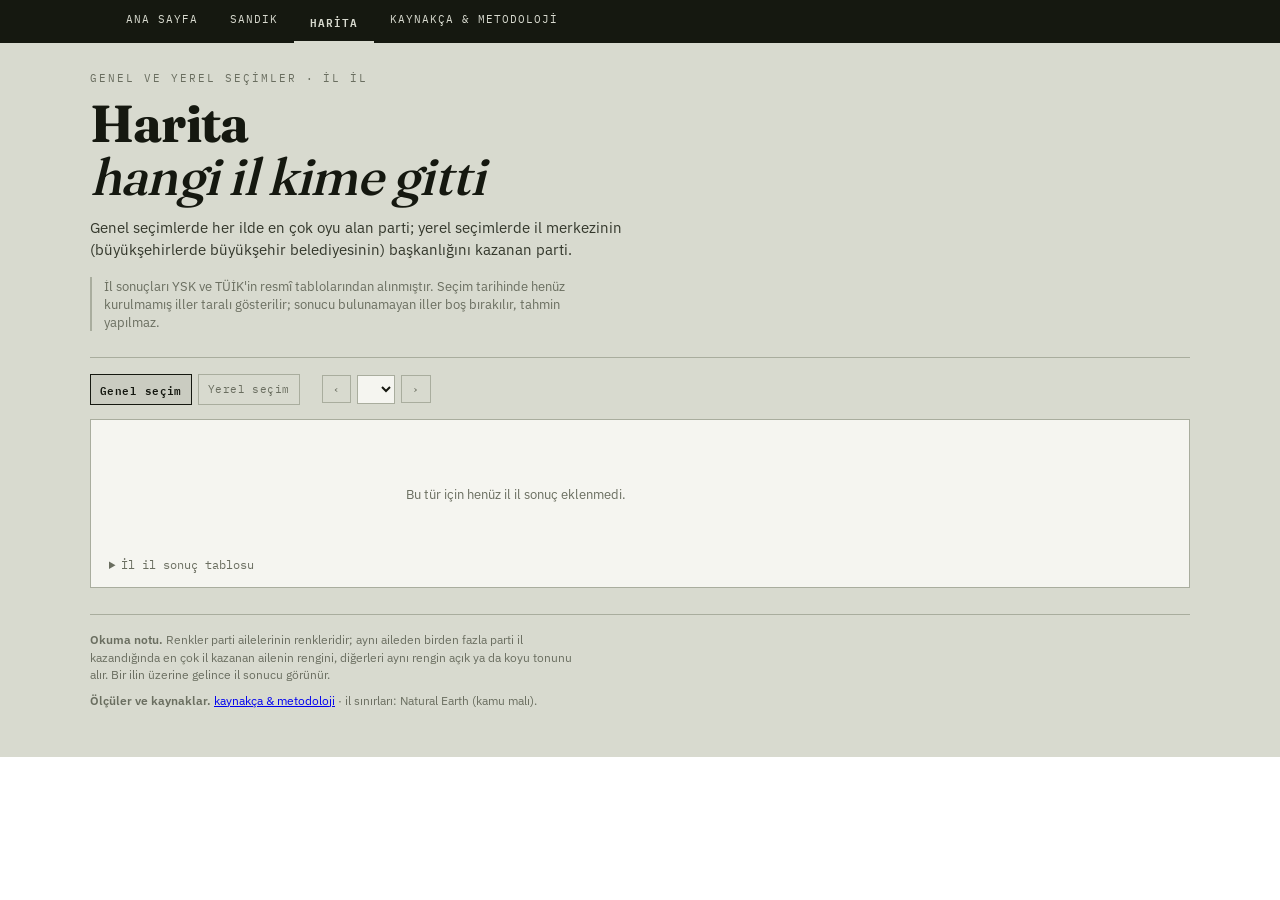
==== harita.html @ 8e88c3e7 "Harita altyapısı: il sınırları, harita sayfası ve pencerede küçük harita - veri/iller.js: 81 ilin sa" ====
<!DOCTYPE html>
<html lang="tr">
<meta charset="utf-8">
<title>Harita — Türkiye Siyasi Partileri Soyağacı</title>
<meta name="viewport" content="width=device-width, initial-scale=1">
<meta name="description" content="Genel ve yerel seçimlerde hangi partinin hangi ilde birinci çıktığı, Türkiye haritası üzerinde.">
<meta property="og:type" content="website">
<meta property="og:title" content="Harita — Türkiye Siyasi Partileri Soyağacı">
<meta property="og:description" content="Seçimlerde il il kazanan partiler, Türkiye haritası üzerinde.">
<meta property="og:locale" content="tr_TR">
<link rel="stylesheet" href="ortak.css">
<link rel="stylesheet" href="harita.css">

<nav class="ustmenu">
  <div class="ustmenu-ic">
    <a href="index.html" class="ustmenu-link">Ana sayfa</a>
    <a href="sandik.html" class="ustmenu-link">Sandık</a>
    <a href="harita.html" class="ustmenu-link aktif">Harita</a>
    <a href="kaynakca.html" class="ustmenu-link">Kaynakça &amp; metodoloji</a>
  </div>
</nav>
<div class="wrap">
  <header>
    <div class="eyebrow">genel ve yerel seçimler · il il</div>
    <h1>Harita<br><em>hangi il kime gitti</em></h1>
    <p class="lede">Genel seçimlerde her ilde en çok oyu alan parti; yerel seçimlerde il merkezinin (büyükşehirlerde
      büyükşehir belediyesinin) başkanlığını kazanan parti.</p>
    <p class="disclaimer">İl sonuçları YSK ve TÜİK'in resmî tablolarından alınmıştır. Seçim tarihinde henüz
      kurulmamış iller taralı gösterilir; sonucu bulunamayan iller boş bırakılır, tahmin yapılmaz.</p>
  </header>

  <div class="araclar h-araclar">
    <div class="turlar" role="group" aria-label="Seçim türü">
      <button type="button" class="tur-dugme" data-tur="genel" aria-pressed="true">Genel seçim</button>
      <button type="button" class="tur-dugme" data-tur="yerel" aria-pressed="false">Yerel seçim</button>
    </div>
    <div class="h-secim">
      <button type="button" class="temizle-buton" id="hOnceki" aria-label="Önceki seçim">‹</button>
      <label class="gizli" for="hSecim">Seçim</label>
      <select id="hSecim"></select>
      <button type="button" class="temizle-buton" id="hSonraki" aria-label="Sonraki seçim">›</button>
    </div>
  </div>

  <section class="h-sahne" aria-live="polite">
    <div class="h-baslik" id="hBaslik"></div>
    <div class="h-duzen">
      <div class="h-cizim" id="hCizim"></div>
      <div class="h-yan" id="hYan"></div>
    </div>
    <details class="h-ayrinti">
      <summary>İl il sonuç tablosu</summary>
      <div id="hTablo"></div>
    </details>
  </section>

  <footer>
    <p><b>Okuma notu.</b> Renkler parti ailelerinin renkleridir; aynı aileden birden fazla parti il
      kazandığında en çok il kazanan ailenin rengini, diğerleri aynı rengin açık ya da koyu tonunu alır.
      Bir ilin üzerine gelince il sonucu görünür.</p>
    <p><b>Ölçüler ve kaynaklar.</b> <a href="kaynakca.html#harita">kaynakça &amp; metodoloji</a> ·
      il sınırları: Natural Earth (kamu malı).</p>
  </footer>
</div>

<script src="veri/partiler.js"></script>
<script src="veri/sandik.js"></script>
<script src="veri/iller.js"></script>
<script src="veri/il-sonuclari.js"></script>
<script src="ortak.js"></script>
<script src="sandik-mantik.js"></script>
<script src="harita-mantik.js"></script>
<script src="harita-sayfa.js"></script>
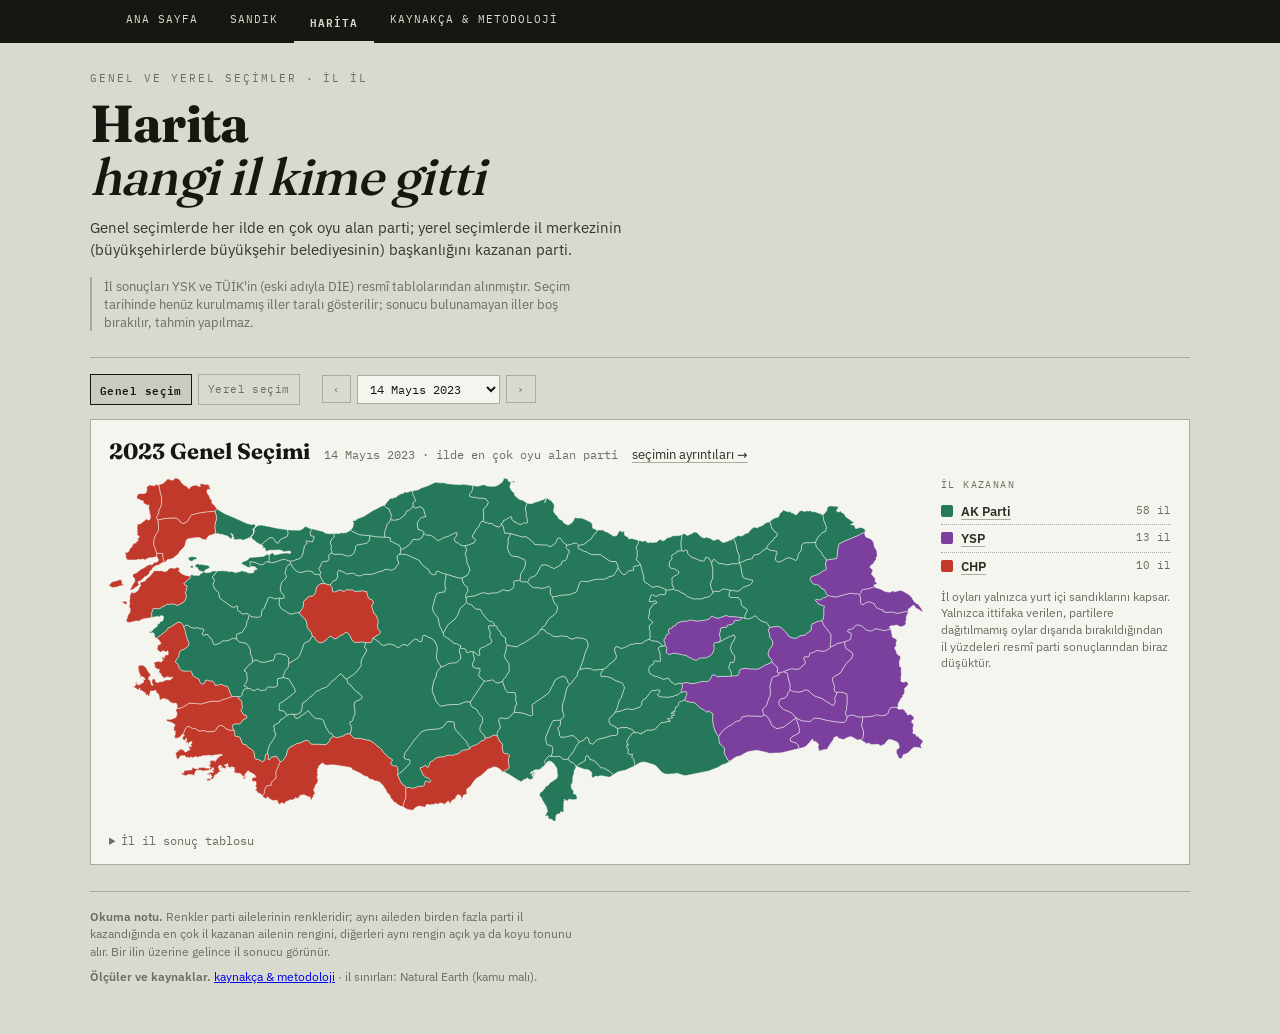
==== commit da0e2515: "Harita: 1984 yerel haritası (DİE Tablo 2–3); kaynakça güncellendi Co-Authored-By: Claude Opus 5.5 <n" ====
--- a/harita.html
+++ b/harita.html
@@ -25,7 +25,7 @@
     <h1>Harita<br><em>hangi il kime gitti</em></h1>
     <p class="lede">Genel seçimlerde her ilde en çok oyu alan parti; yerel seçimlerde il merkezinin (büyükşehirlerde
       büyükşehir belediyesinin) başkanlığını kazanan parti.</p>
-    <p class="disclaimer">İl sonuçları YSK ve TÜİK'in resmî tablolarından alınmıştır. Seçim tarihinde henüz
+    <p class="disclaimer">İl sonuçları YSK ve TÜİK'in (eski adıyla DİE) resmî tablolarından alınmıştır. Seçim tarihinde henüz
       kurulmamış iller taralı gösterilir; sonucu bulunamayan iller boş bırakılır, tahmin yapılmaz.</p>
   </header>
 
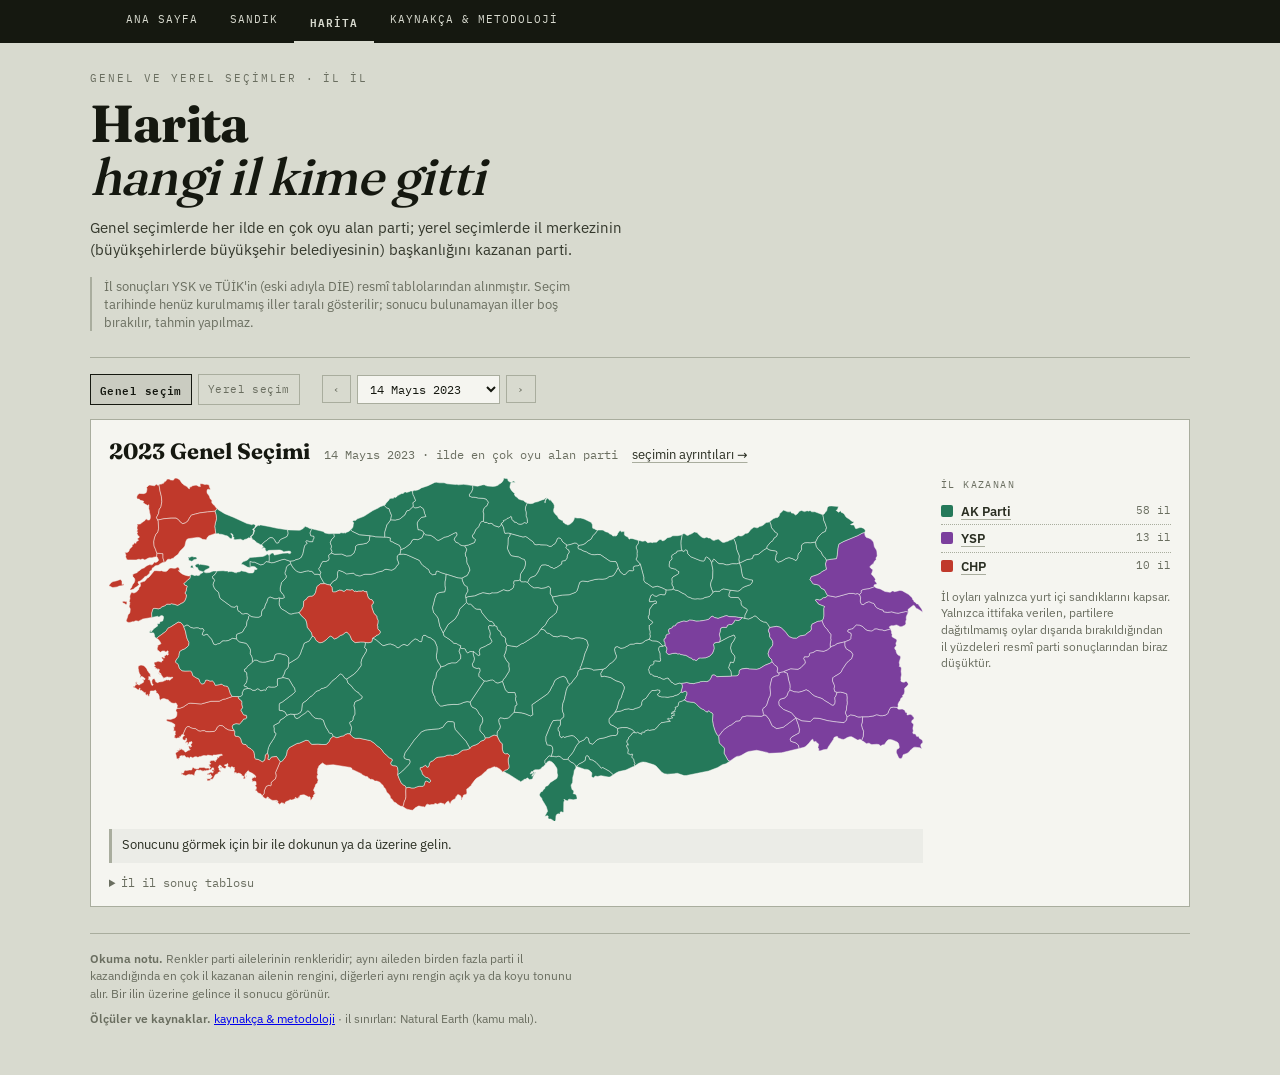
==== commit 2c7d43b1: "Telefon görünümü: haritada dokunulan ilin bilgisi, okunur yazı boyutları, parmağa uygun düğmeler, te" ====
--- a/harita.html
+++ b/harita.html
@@ -16,7 +16,7 @@
     <a href="index.html" class="ustmenu-link">Ana sayfa</a>
     <a href="sandik.html" class="ustmenu-link">Sandık</a>
     <a href="harita.html" class="ustmenu-link aktif">Harita</a>
-    <a href="kaynakca.html" class="ustmenu-link">Kaynakça &amp; metodoloji</a>
+    <a href="kaynakca.html" class="ustmenu-link">Kaynakça<span class="uzun"> &amp; metodoloji</span></a>
   </div>
 </nav>
 <div class="wrap">
@@ -45,7 +45,8 @@
   <section class="h-sahne" aria-live="polite">
     <div class="h-baslik" id="hBaslik"></div>
     <div class="h-duzen">
-      <div class="h-cizim" id="hCizim"></div>
+      <div><div class="h-cizim" id="hCizim"></div>
+        <div class="h-secili" id="hSecili"></div></div>
       <div class="h-yan" id="hYan"></div>
     </div>
     <details class="h-ayrinti">
--- a/ortak.css
+++ b/ortak.css
@@ -243,5 +243,13 @@
 
     .araclar{gap:12px}
     .yil-filtre{width:100%}
-    .yil-filtre input[type=range]{flex:1}
-  }
+    .yil-filtre input[type=range]{flex:1;height:32px}
+  }
+  /* Telefon: küçük yazılar okunur boyuta, dokunma alanları parmağa uygun */
+  @media (max-width:560px){
+    .ustmenu-link .uzun{display:none}
+    .ustmenu-ic{padding:0 6px;flex-wrap:nowrap;justify-content:space-between}
+    .ustmenu-link{padding:14px 8px 12px;letter-spacing:.06em}
+    .rozet{font-size:10.5px;padding:2px 6px}
+    .p-git{padding:3px 0}
+  }
--- a/harita.css
+++ b/harita.css
@@ -3,8 +3,10 @@
 .h-harita{display:block;width:100%;height:auto}
 .h-harita .h-il{stroke:#F5F5F0;stroke-width:.6;stroke-linejoin:round;transition:opacity .15s}
 .h-harita .h-bilinmiyor{stroke:var(--cizgi)}
-.h-harita:hover .h-il{opacity:.55}
-.h-harita .h-il:hover{opacity:1;stroke:var(--murekkep);stroke-width:1.2}
+@media (hover:hover){
+  .h-harita:hover .h-il{opacity:.55}
+  .h-harita .h-il:hover{opacity:1;stroke:var(--murekkep);stroke-width:1.2}
+}
 .h-lejant{list-style:none;margin:0;padding:0;font-size:12.5px;color:#2A2E22}
 .h-lejant li{display:flex;align-items:center;gap:8px;padding:4px 0;border-bottom:1px dotted var(--cizgi)}
 .h-lejant li:last-child{border-bottom:none}
@@ -39,6 +41,21 @@
 .h-tablo th,.h-tablo td{text-align:left;padding:4px 6px;border-bottom:1px dotted var(--cizgi);font-weight:400}
 .h-tablo thead th{font-family:"IBM Plex Mono",monospace;font-size:10px;letter-spacing:.1em;text-transform:uppercase;color:var(--soluk)}
 .h-tablo tbody th{font-weight:600}
+.h-secili{min-height:2.6em;margin-top:8px;padding:7px 10px;font-size:13px;line-height:1.4;color:#2A2E22;
+  background:rgba(21,24,16,.04);border-left:3px solid var(--cizgi)}
+.h-secili:empty{display:none}
+.h-harita .h-il.h-secik{stroke:var(--murekkep);stroke-width:1.6;opacity:1}
+.h-harita .h-il{cursor:pointer}
+@media (max-width:560px){
+  .tur-dugme{min-height:38px;padding-left:12px;padding-right:12px}
+  .h-secim select{min-height:38px}
+  .h-secim button{min-width:38px;min-height:38px}
+  .h-yan .p-etiket,.h-tablo thead th{font-size:11px}
+  .h-lejant li{padding:7px 0}
+  .h-ayrinti{overflow-x:auto}
+  .h-tablo{font-size:12px}
+  .h-tablo th,.h-tablo td{padding-left:4px;padding-right:4px}
+}
 @media (max-width:760px){
   .h-duzen{grid-template-columns:1fr}
   .h-sahne{padding:12px 10px}
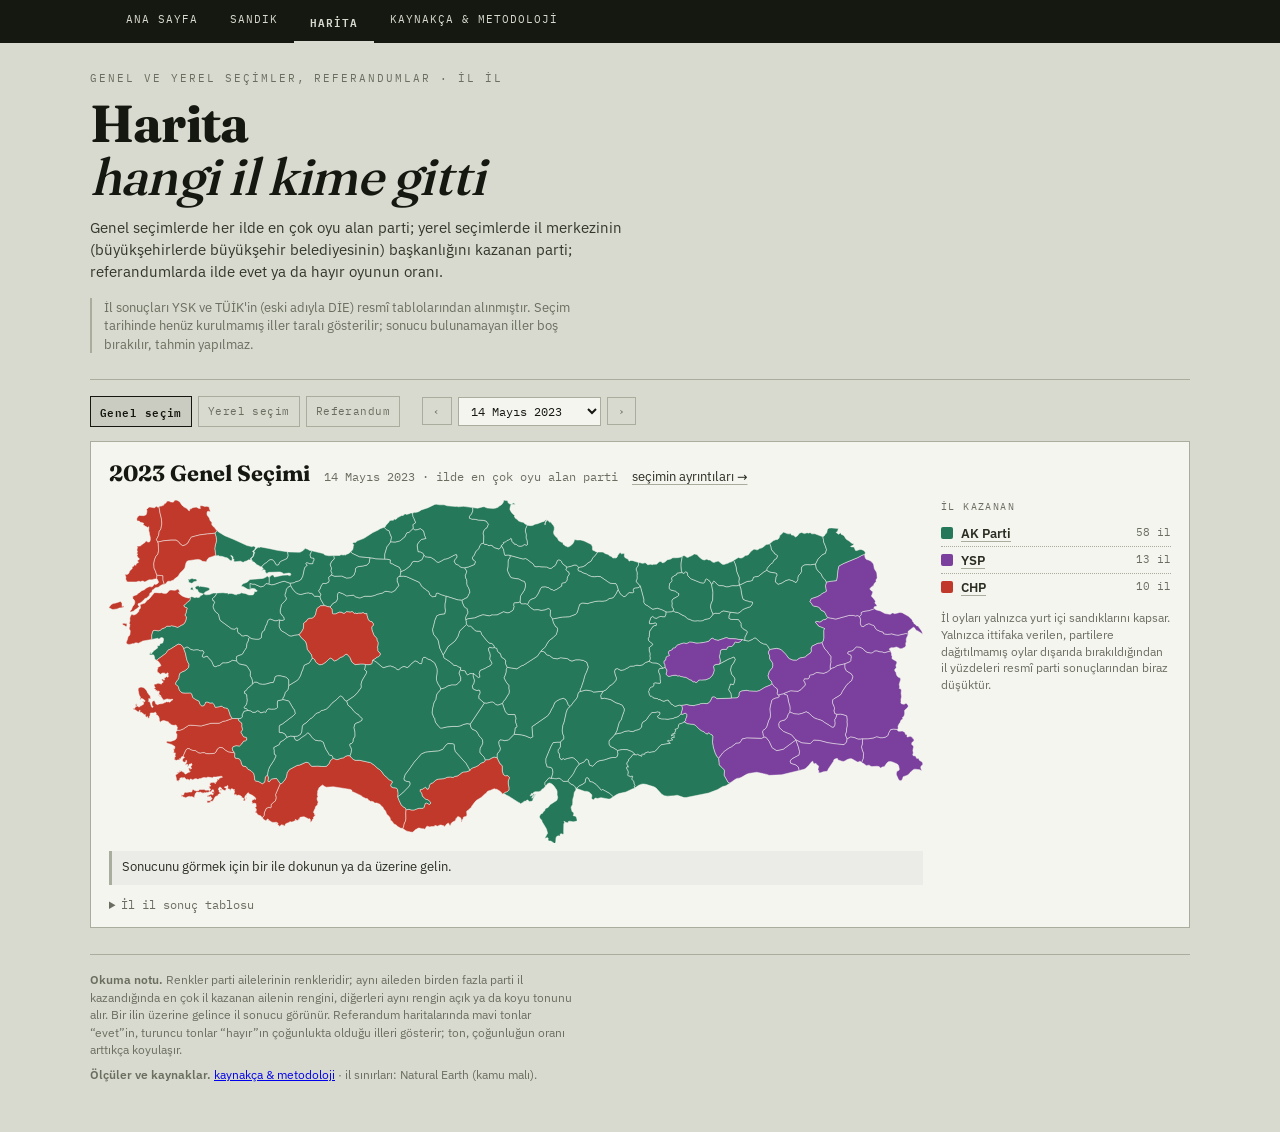
==== commit ae6b9bac: "Harita: referandum haritaları (1961, 1982, 1987, 1988, 2007, 2010; YSK il tabloları); 1988 notu düze" ====
--- a/harita.html
+++ b/harita.html
@@ -3,7 +3,7 @@
 <meta charset="utf-8">
 <title>Harita — Türkiye Siyasi Partileri Soyağacı</title>
 <meta name="viewport" content="width=device-width, initial-scale=1">
-<meta name="description" content="Genel ve yerel seçimlerde hangi partinin hangi ilde birinci çıktığı, Türkiye haritası üzerinde.">
+<meta name="description" content="Genel ve yerel seçimlerde hangi partinin hangi ilde birinci çıktığı, referandumlarda illerin evet ya da hayır dediği, Türkiye haritası üzerinde.">
 <meta property="og:type" content="website">
 <meta property="og:title" content="Harita — Türkiye Siyasi Partileri Soyağacı">
 <meta property="og:description" content="Seçimlerde il il kazanan partiler, Türkiye haritası üzerinde.">
@@ -21,10 +21,10 @@
 </nav>
 <div class="wrap">
   <header>
-    <div class="eyebrow">genel ve yerel seçimler · il il</div>
+    <div class="eyebrow">genel ve yerel seçimler, referandumlar · il il</div>
     <h1>Harita<br><em>hangi il kime gitti</em></h1>
     <p class="lede">Genel seçimlerde her ilde en çok oyu alan parti; yerel seçimlerde il merkezinin (büyükşehirlerde
-      büyükşehir belediyesinin) başkanlığını kazanan parti.</p>
+      büyükşehir belediyesinin) başkanlığını kazanan parti; referandumlarda ilde evet ya da hayır oyunun oranı.</p>
     <p class="disclaimer">İl sonuçları YSK ve TÜİK'in (eski adıyla DİE) resmî tablolarından alınmıştır. Seçim tarihinde henüz
       kurulmamış iller taralı gösterilir; sonucu bulunamayan iller boş bırakılır, tahmin yapılmaz.</p>
   </header>
@@ -33,6 +33,7 @@
     <div class="turlar" role="group" aria-label="Seçim türü">
       <button type="button" class="tur-dugme" data-tur="genel" aria-pressed="true">Genel seçim</button>
       <button type="button" class="tur-dugme" data-tur="yerel" aria-pressed="false">Yerel seçim</button>
+      <button type="button" class="tur-dugme" data-tur="referandum" aria-pressed="false">Referandum</button>
     </div>
     <div class="h-secim">
       <button type="button" class="temizle-buton" id="hOnceki" aria-label="Önceki seçim">‹</button>
@@ -58,7 +59,7 @@
   <footer>
     <p><b>Okuma notu.</b> Renkler parti ailelerinin renkleridir; aynı aileden birden fazla parti il
       kazandığında en çok il kazanan ailenin rengini, diğerleri aynı rengin açık ya da koyu tonunu alır.
-      Bir ilin üzerine gelince il sonucu görünür.</p>
+      Bir ilin üzerine gelince il sonucu görünür. Referandum haritalarında mavi tonlar “evet”in, turuncu tonlar “hayır”ın çoğunlukta olduğu illeri gösterir; ton, çoğunluğun oranı arttıkça koyulaşır.</p>
     <p><b>Ölçüler ve kaynaklar.</b> <a href="kaynakca.html#harita">kaynakça &amp; metodoloji</a> ·
       il sınırları: Natural Earth (kamu malı).</p>
   </footer>
--- a/harita.css
+++ b/harita.css
@@ -13,6 +13,8 @@
 .h-lejant i{width:12px;height:12px;flex:none;border-radius:2px}
 .h-lejant .h-i-bos{background:var(--h-bos);border:1px solid var(--cizgi);box-sizing:border-box}
 .h-lejant .h-i-yok{background:repeating-linear-gradient(45deg,var(--h-yok) 0 3px,var(--h-cizgi) 3px 4.5px)}
+.h-lejant .h-taraf{border-bottom:none;padding-top:8px}
+.h-lejant .h-taraf b{font-weight:600}
 .h-lejant span{margin-left:auto;font-family:"IBM Plex Mono",monospace;font-size:11px;color:var(--soluk)}
 .gizli{position:absolute;width:1px;height:1px;overflow:hidden;clip:rect(0 0 0 0);white-space:nowrap}
 
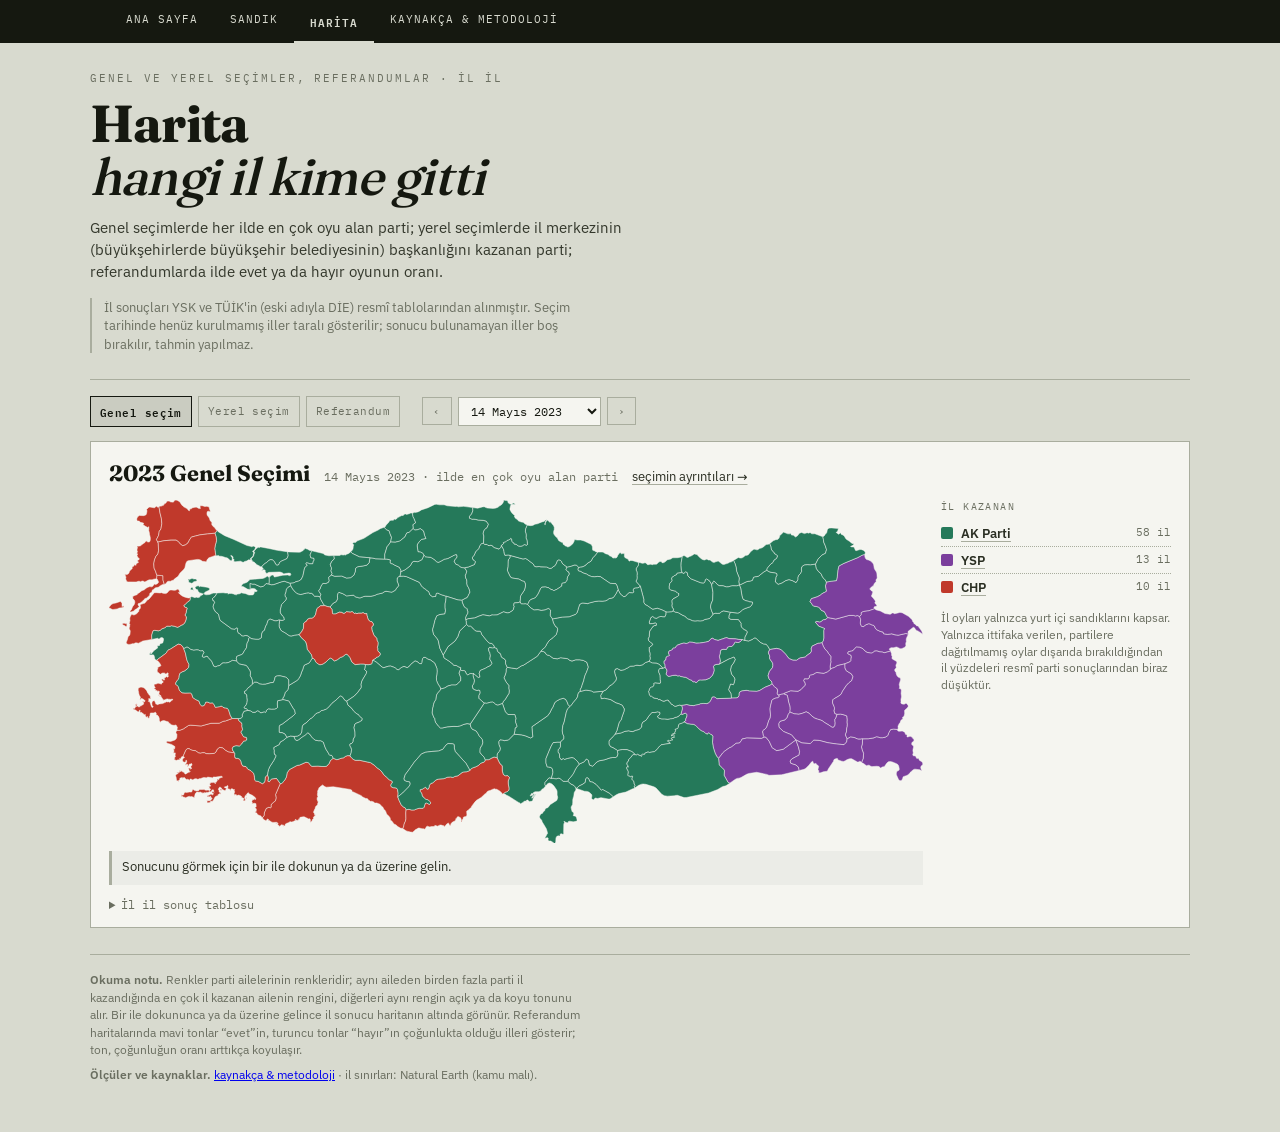
==== commit 2780b36c: "Parti penceresinde 'Haritada birinci çıktığı iller': her seçim için il sayısı ve haritaya bağlantı C" ====
--- a/harita.html
+++ b/harita.html
@@ -59,7 +59,7 @@
   <footer>
     <p><b>Okuma notu.</b> Renkler parti ailelerinin renkleridir; aynı aileden birden fazla parti il
       kazandığında en çok il kazanan ailenin rengini, diğerleri aynı rengin açık ya da koyu tonunu alır.
-      Bir ilin üzerine gelince il sonucu görünür. Referandum haritalarında mavi tonlar “evet”in, turuncu tonlar “hayır”ın çoğunlukta olduğu illeri gösterir; ton, çoğunluğun oranı arttıkça koyulaşır.</p>
+      Bir ile dokununca ya da üzerine gelince il sonucu haritanın altında görünür. Referandum haritalarında mavi tonlar “evet”in, turuncu tonlar “hayır”ın çoğunlukta olduğu illeri gösterir; ton, çoğunluğun oranı arttıkça koyulaşır.</p>
     <p><b>Ölçüler ve kaynaklar.</b> <a href="kaynakca.html#harita">kaynakça &amp; metodoloji</a> ·
       il sınırları: Natural Earth (kamu malı).</p>
   </footer>
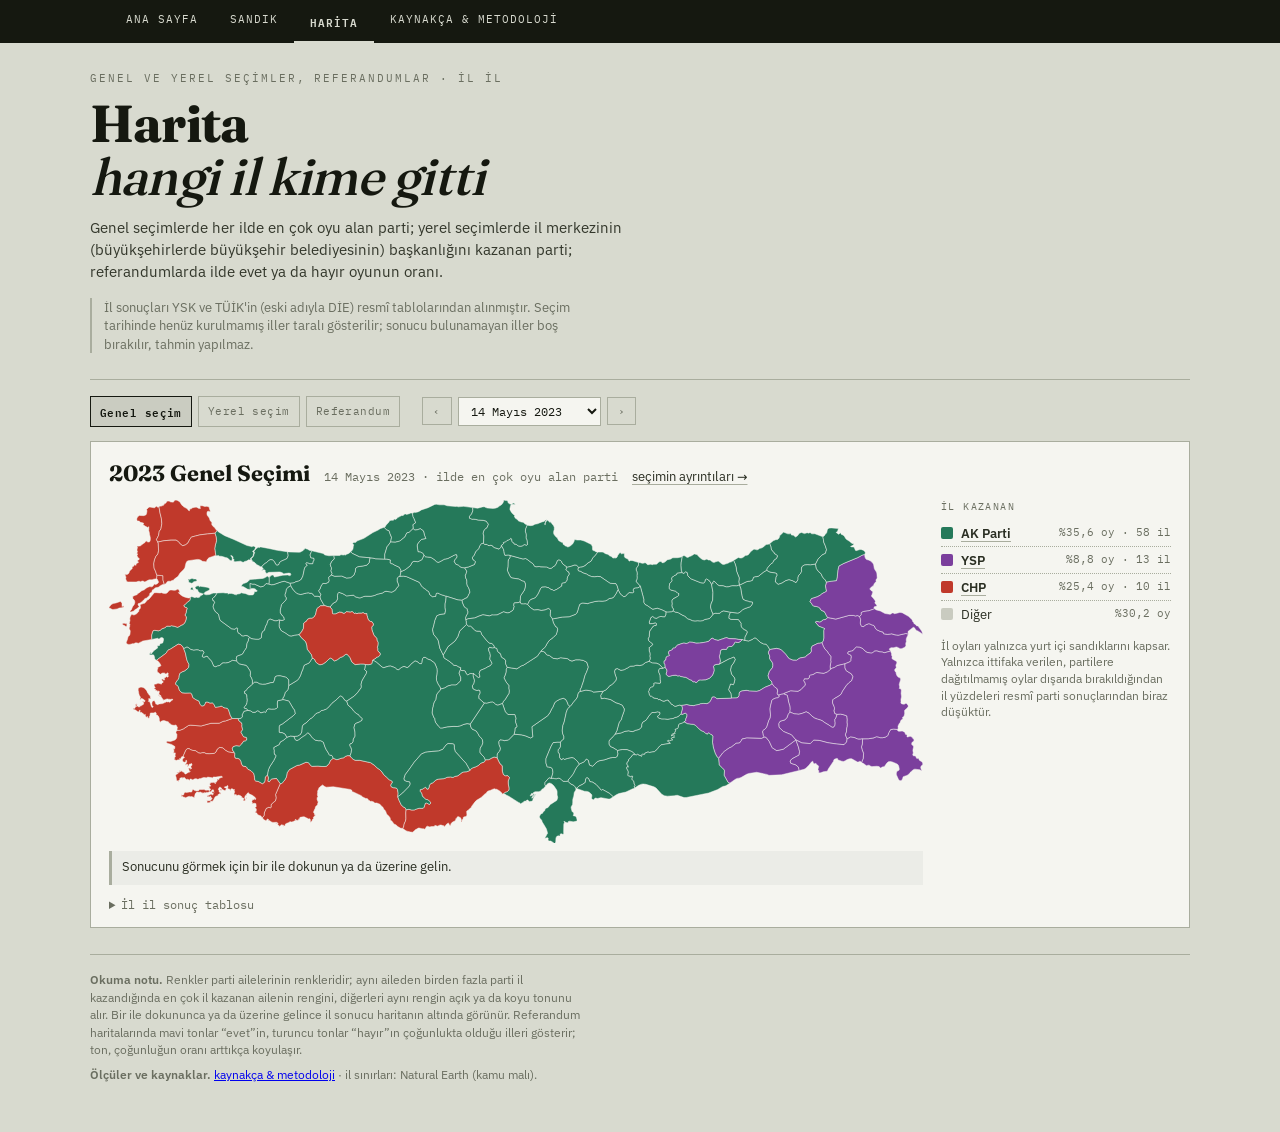
==== commit a22e5c58: "Paylaşım görünümü: Open Graph/Twitter etiketleri, 1200×630 kapak görselleri, site simgesi Her sayfay" ====
--- a/harita.html
+++ b/harita.html
@@ -8,6 +8,20 @@
 <meta property="og:title" content="Harita — Türkiye Siyasi Partileri Soyağacı">
 <meta property="og:description" content="Seçimlerde il il kazanan partiler, Türkiye haritası üzerinde.">
 <meta property="og:locale" content="tr_TR">
+<meta property="og:site_name" content="Türkiye Siyasi Partileri Soyağacı">
+<meta property="og:url" content="https://emrebiltekin.me/turkiye_siyasi_partiler_soyagaci/harita.html">
+<meta property="og:image" content="https://emrebiltekin.me/turkiye_siyasi_partiler_soyagaci/paylasim/kapak-harita.png">
+<meta property="og:image:width" content="1200">
+<meta property="og:image:height" content="630">
+<meta property="og:image:alt" content="Türkiye haritası: illerde birinci çıkan partiler">
+<meta name="twitter:card" content="summary_large_image">
+<meta name="twitter:title" content="Harita — Türkiye Siyasi Partileri Soyağacı">
+<meta name="twitter:description" content="Seçimlerde il il kazanan partiler, Türkiye haritası üzerinde.">
+<meta name="twitter:image" content="https://emrebiltekin.me/turkiye_siyasi_partiler_soyagaci/paylasim/kapak-harita.png">
+<link rel="canonical" href="https://emrebiltekin.me/turkiye_siyasi_partiler_soyagaci/harita.html">
+<link rel="icon" href="paylasim/simge.svg" type="image/svg+xml">
+<link rel="apple-touch-icon" href="paylasim/simge-180.png">
+<meta name="theme-color" content="#151810">
 <link rel="stylesheet" href="ortak.css">
 <link rel="stylesheet" href="harita.css">
 
--- a/ortak.css
+++ b/ortak.css
@@ -222,6 +222,7 @@
   #panel li b{color:#2A2E22;font-weight:600;flex:none}
   #panel li span{color:var(--soluk);font-size:11.5px}
   #panel li i{width:8px;height:8px;border-radius:50%;flex:none;align-self:center}
+  #panel li .p-bnot{display:block;font-style:normal;font-size:11px;line-height:1.4;margin-top:2px}
   .p-git{
     background:none;border:none;padding:0;cursor:pointer;text-align:left;
     font:inherit;color:#2A2E22;font-weight:600;text-decoration:underline;
--- a/harita.css
+++ b/harita.css
@@ -12,10 +12,19 @@
 .h-lejant li:last-child{border-bottom:none}
 .h-lejant i{width:12px;height:12px;flex:none;border-radius:2px}
 .h-lejant .h-i-bos{background:var(--h-bos);border:1px solid var(--cizgi);box-sizing:border-box}
+.h-lejant .h-i-diger{background:#C9CBC0}
 .h-lejant .h-i-yok{background:repeating-linear-gradient(45deg,var(--h-yok) 0 3px,var(--h-cizgi) 3px 4.5px)}
 .h-lejant .h-taraf{border-bottom:none;padding-top:8px}
 .h-lejant .h-taraf b{font-weight:600}
+.h-lejant .h-not{font-size:11px;color:var(--soluk);border-bottom:none;padding-top:0}
 .h-lejant span{margin-left:auto;font-family:"IBM Plex Mono",monospace;font-size:11px;color:var(--soluk)}
+.h-ozet{margin-bottom:14px}
+.h-ozet-cubuk{display:flex;height:12px;margin:6px 0 4px;background:var(--h-bos)}
+.h-ozet-cubuk span{display:block;height:100%}
+.h-ozet-cubuk span+span{margin-left:2px}
+.h-ozet .h-lejant b{font-weight:600}
+.h-ozet .h-lejant span{font-size:12px;color:#2A2E22}
+.h-ozet-karar{font-family:"IBM Plex Mono",monospace;font-size:11px;letter-spacing:.06em;text-transform:uppercase;color:var(--soluk);margin-top:4px}
 .gizli{position:absolute;width:1px;height:1px;overflow:hidden;clip:rect(0 0 0 0);white-space:nowrap}
 
 /* sayfa */
